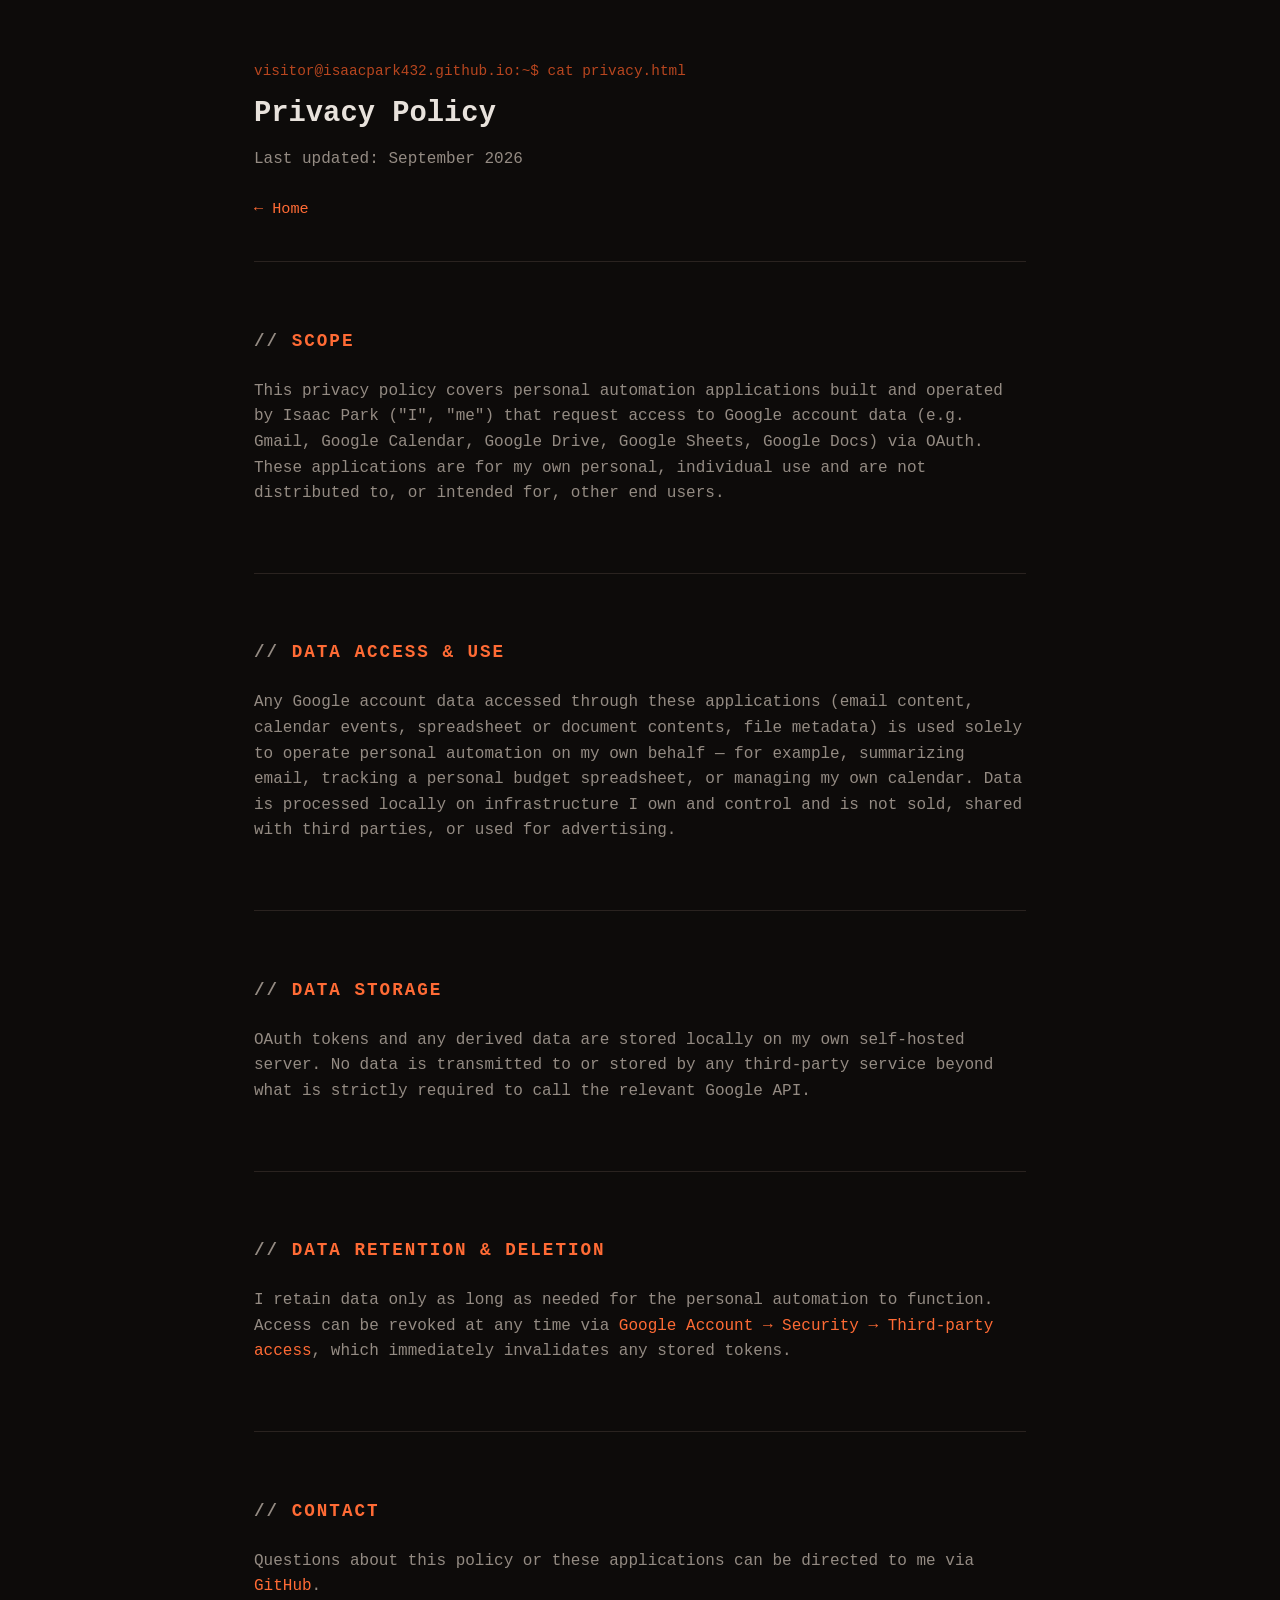
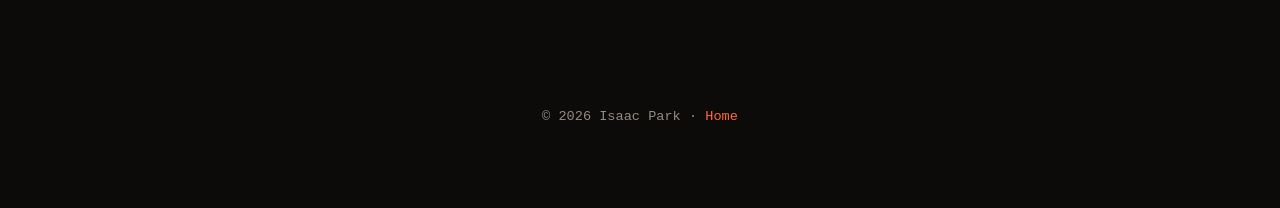
==== privacy.html @ 67d8c3dd "Initial portfolio site with privacy policy" ====
<!DOCTYPE html>
<html lang="en">
<head>
<meta charset="UTF-8">
<meta name="viewport" content="width=device-width, initial-scale=1.0">
<title>Privacy Policy — Isaac Park</title>
<link rel="stylesheet" href="styles.css">
</head>
<body>
  <div class="container">
    <header class="hero" style="padding: 60px 0 40px;">
      <div class="prompt">visitor@isaacpark432.github.io:~$ cat privacy.html</div>
      <h1 style="font-size: 1.8rem;">Privacy Policy</h1>
      <div class="subtitle">Last updated: September 2026</div>
      <nav class="links">
        <a href="index.html">← Home</a>
      </nav>
    </header>

    <section>
      <h2>Scope</h2>
      <p style="color: var(--text-dim)">
        This privacy policy covers personal automation applications built and operated
        by Isaac Park ("I", "me") that request access to Google account data
        (e.g. Gmail, Google Calendar, Google Drive, Google Sheets, Google Docs)
        via OAuth. These applications are for my own personal, individual use and
        are not distributed to, or intended for, other end users.
      </p>
    </section>

    <section>
      <h2>Data Access &amp; Use</h2>
      <p style="color: var(--text-dim)">
        Any Google account data accessed through these applications (email content,
        calendar events, spreadsheet or document contents, file metadata) is used
        solely to operate personal automation on my own behalf — for example,
        summarizing email, tracking a personal budget spreadsheet, or managing my
        own calendar. Data is processed locally on infrastructure I own and control
        and is not sold, shared with third parties, or used for advertising.
      </p>
    </section>

    <section>
      <h2>Data Storage</h2>
      <p style="color: var(--text-dim)">
        OAuth tokens and any derived data are stored locally on my own self-hosted
        server. No data is transmitted to or stored by any third-party service
        beyond what is strictly required to call the relevant Google API.
      </p>
    </section>

    <section>
      <h2>Data Retention &amp; Deletion</h2>
      <p style="color: var(--text-dim)">
        I retain data only as long as needed for the personal automation to function.
        Access can be revoked at any time via
        <a href="https://myaccount.google.com/permissions" target="_blank" rel="noopener">Google Account → Security → Third-party access</a>,
        which immediately invalidates any stored tokens.
      </p>
    </section>

    <section>
      <h2>Contact</h2>
      <p style="color: var(--text-dim)">
        Questions about this policy or these applications can be directed to me via
        <a href="https://github.com/IsaacPark432" target="_blank" rel="noopener">GitHub</a>.
      </p>
    </section>

    <footer>
      &copy; 2026 Isaac Park · <a href="index.html">Home</a>
    </footer>
  </div>
</body>
</html>
---- styles.css ----
:root {
  --bg: #0d0b0a;
  --bg-alt: #161210;
  --ember: #ff6b35;
  --ember-dim: #b8461f;
  --text: #e8e2dc;
  --text-dim: #948b83;
  --border: #2a2320;
}

* { box-sizing: border-box; }

body {
  margin: 0;
  background: var(--bg);
  color: var(--text);
  font-family: 'JetBrains Mono', 'SF Mono', Consolas, monospace;
  line-height: 1.6;
}

a { color: var(--ember); text-decoration: none; }
a:hover { text-decoration: underline; }

.container {
  max-width: 820px;
  margin: 0 auto;
  padding: 0 24px;
}

header.hero {
  padding: 90px 0 60px;
  border-bottom: 1px solid var(--border);
}

.prompt {
  color: var(--ember-dim);
  font-size: 0.9rem;
}

h1 {
  font-size: 2.4rem;
  margin: 8px 0 4px;
  color: var(--text);
}

#typed {
  color: var(--ember);
  border-right: 2px solid var(--ember);
  padding-right: 4px;
}

.subtitle {
  color: var(--text-dim);
  margin-top: 10px;
  font-size: 1rem;
}

nav.links {
  margin-top: 24px;
  display: flex;
  gap: 18px;
  font-size: 0.95rem;
}

section {
  padding: 50px 0;
  border-bottom: 1px solid var(--border);
}

section:last-of-type { border-bottom: none; }

h2 {
  font-size: 1.1rem;
  color: var(--ember);
  text-transform: uppercase;
  letter-spacing: 2px;
  margin-bottom: 24px;
}

h2::before { content: "// "; color: var(--text-dim); }

.project-grid {
  display: grid;
  gap: 16px;
}

.project {
  background: var(--bg-alt);
  border: 1px solid var(--border);
  border-radius: 6px;
  padding: 18px 20px;
  transition: border-color 0.15s ease, transform 0.15s ease;
}

.project:hover {
  border-color: var(--ember-dim);
  transform: translateX(4px);
}

.project h3 {
  margin: 0 0 6px;
  font-size: 1.05rem;
  color: var(--text);
}

.project p {
  margin: 0 0 10px;
  color: var(--text-dim);
  font-size: 0.92rem;
}

.tags span {
  display: inline-block;
  font-size: 0.75rem;
  color: var(--ember-dim);
  border: 1px solid var(--border);
  border-radius: 3px;
  padding: 2px 8px;
  margin-right: 6px;
}

.terminal {
  background: var(--bg-alt);
  border: 1px solid var(--border);
  border-radius: 6px;
  padding: 16px 18px;
  font-size: 0.9rem;
  max-height: 260px;
  overflow-y: auto;
}

.terminal-line { color: var(--text-dim); margin: 2px 0; }
.terminal-input-row { display: flex; gap: 6px; margin-top: 8px; }
.terminal-input-row .prompt { color: var(--ember-dim); }
#term-input {
  flex: 1;
  background: transparent;
  border: none;
  color: var(--text);
  font-family: inherit;
  font-size: inherit;
  outline: none;
}

footer {
  padding: 40px 0 80px;
  color: var(--text-dim);
  font-size: 0.85rem;
  text-align: center;
}

.about-grid {
  display: grid;
  grid-template-columns: 1fr;
  gap: 10px;
  color: var(--text-dim);
}

.about-grid strong { color: var(--text); }
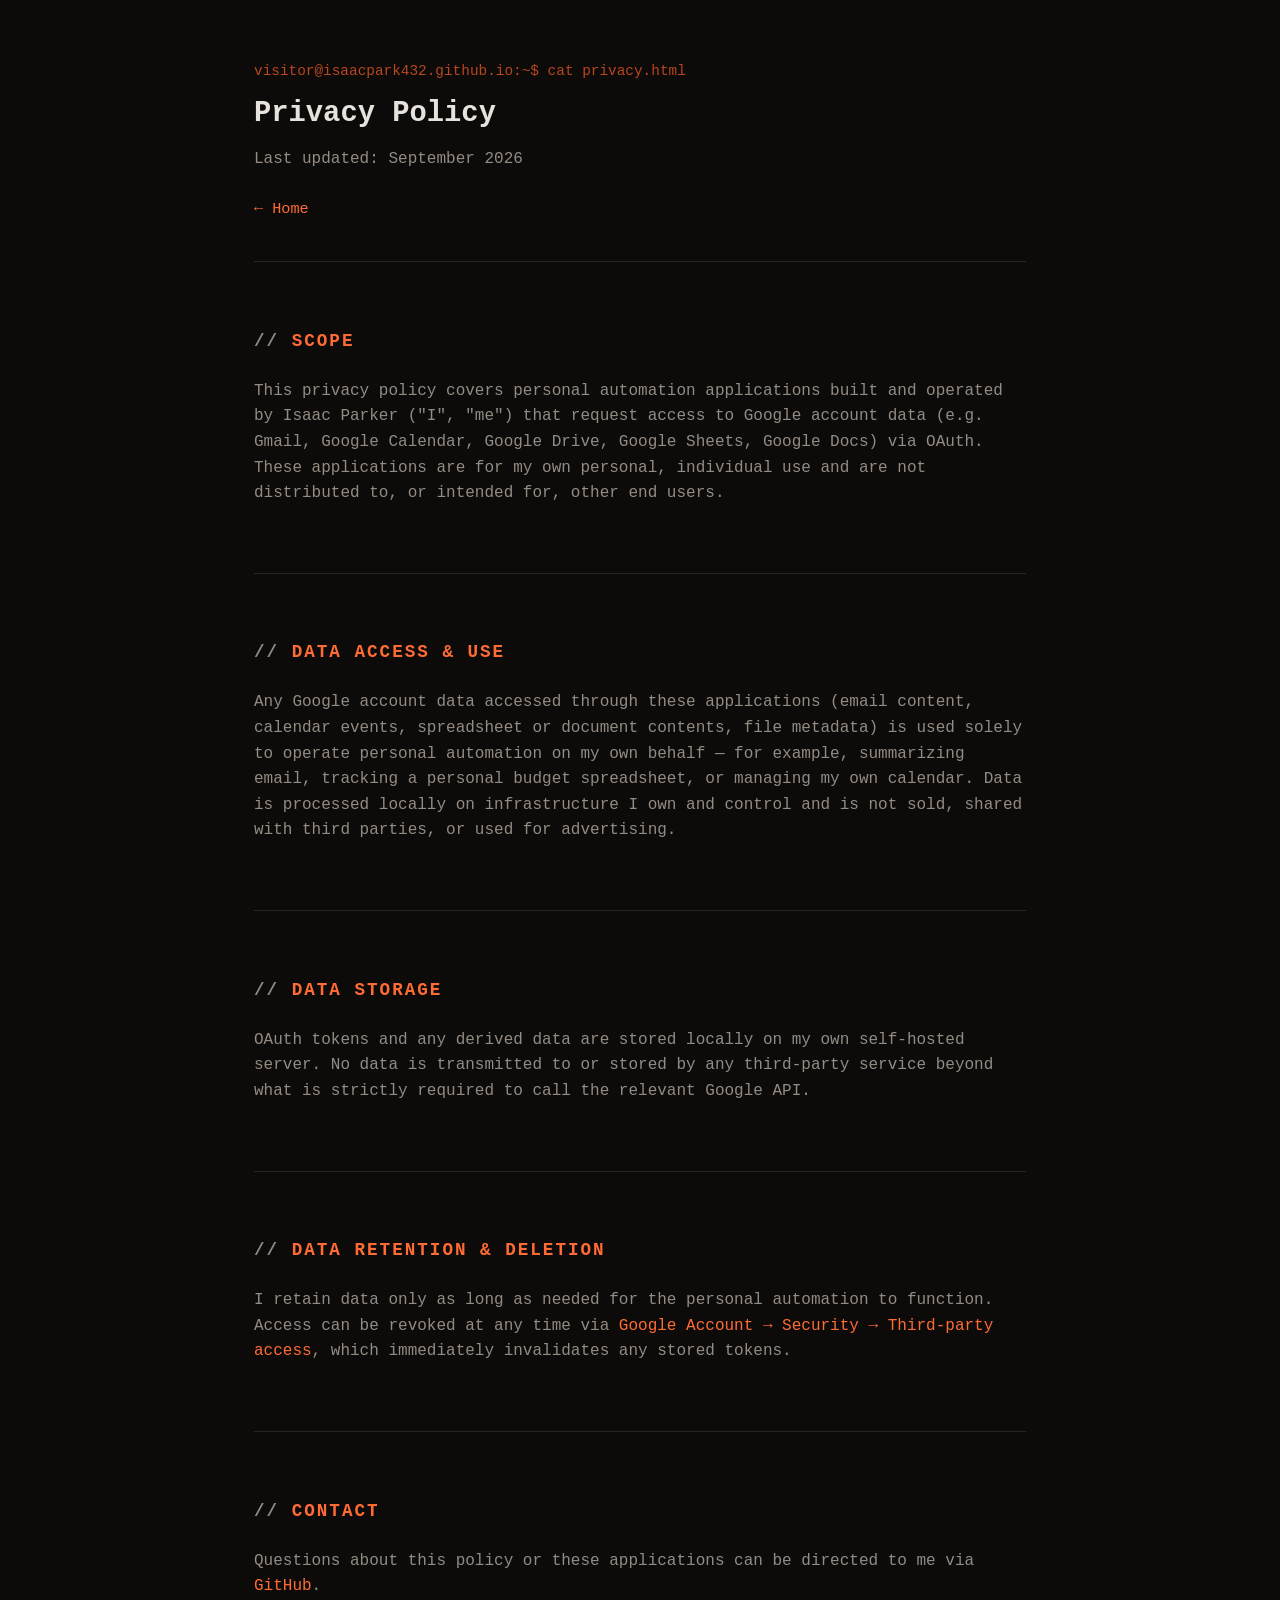
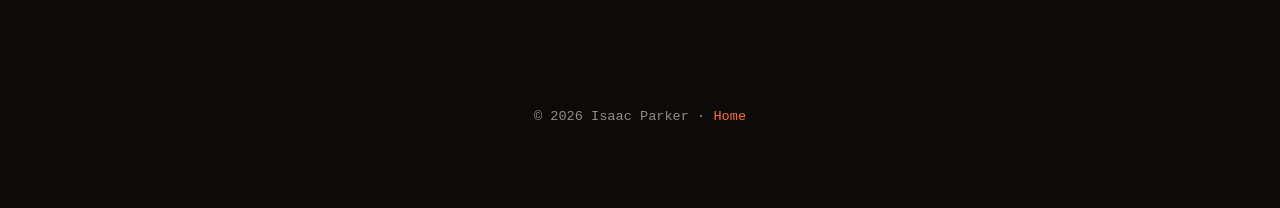
==== commit 7632be6f: "Rebrand to Isaac Parker; add tabs (Projects/Experience/About), GitHub stats, canvas bg, scroll revea" ====
--- a/privacy.html
+++ b/privacy.html
@@ -3,7 +3,7 @@
 <head>
 <meta charset="UTF-8">
 <meta name="viewport" content="width=device-width, initial-scale=1.0">
-<title>Privacy Policy — Isaac Park</title>
+<title>Privacy Policy — Isaac Parker</title>
 <link rel="stylesheet" href="styles.css">
 </head>
 <body>
@@ -21,7 +21,7 @@
       <h2>Scope</h2>
       <p style="color: var(--text-dim)">
         This privacy policy covers personal automation applications built and operated
-        by Isaac Park ("I", "me") that request access to Google account data
+        by Isaac Parker ("I", "me") that request access to Google account data
         (e.g. Gmail, Google Calendar, Google Drive, Google Sheets, Google Docs)
         via OAuth. These applications are for my own personal, individual use and
         are not distributed to, or intended for, other end users.
@@ -68,7 +68,7 @@
     </section>
 
     <footer>
-      &copy; 2026 Isaac Park · <a href="index.html">Home</a>
+      &copy; 2026 Isaac Parker · <a href="index.html">Home</a>
     </footer>
   </div>
 </body>
--- a/styles.css
+++ b/styles.css
@@ -10,12 +10,22 @@
 
 * { box-sizing: border-box; }
 
+html { scroll-behavior: smooth; }
+
 body {
   margin: 0;
   background: var(--bg);
   color: var(--text);
   font-family: 'JetBrains Mono', 'SF Mono', Consolas, monospace;
   line-height: 1.6;
+}
+
+#bg-canvas {
+  position: fixed;
+  top: 0; left: 0;
+  width: 100%; height: 100%;
+  z-index: -1;
+  display: block;
 }
 
 a { color: var(--ember); text-decoration: none; }
@@ -25,6 +35,7 @@
   max-width: 820px;
   margin: 0 auto;
   padding: 0 24px;
+  position: relative;
 }
 
 header.hero {
@@ -60,6 +71,7 @@
   display: flex;
   gap: 18px;
   font-size: 0.95rem;
+  flex-wrap: wrap;
 }
 
 section {
@@ -79,6 +91,85 @@
 
 h2::before { content: "// "; color: var(--text-dim); }
 
+/* ---------- Scroll reveal ---------- */
+.reveal {
+  opacity: 0;
+  transform: translateY(16px);
+  transition: opacity 0.6s ease, transform 0.6s ease;
+}
+.reveal.visible {
+  opacity: 1;
+  transform: translateY(0);
+}
+
+/* ---------- GitHub stats ---------- */
+.gh-stats {
+  display: grid;
+  grid-template-columns: repeat(4, 1fr);
+  gap: 14px;
+  text-align: center;
+}
+.gh-stat {
+  background: var(--bg-alt);
+  border: 1px solid var(--border);
+  border-radius: 6px;
+  padding: 16px 8px;
+}
+.gh-num {
+  display: block;
+  font-size: 1.6rem;
+  color: var(--ember);
+  font-weight: bold;
+}
+.gh-label {
+  display: block;
+  font-size: 0.72rem;
+  color: var(--text-dim);
+  text-transform: uppercase;
+  letter-spacing: 1px;
+  margin-top: 4px;
+}
+.gh-error { grid-column: 1 / -1; color: var(--text-dim); }
+
+@media (max-width: 560px) {
+  .gh-stats { grid-template-columns: repeat(2, 1fr); }
+}
+
+/* ---------- Tabs ---------- */
+.tab-bar {
+  display: flex;
+  gap: 8px;
+  border-bottom: 1px solid var(--border);
+  margin-bottom: 24px;
+}
+.tab-btn {
+  background: none;
+  border: none;
+  color: var(--text-dim);
+  font-family: inherit;
+  font-size: 0.95rem;
+  padding: 8px 4px;
+  cursor: pointer;
+  position: relative;
+  transition: color 0.15s ease;
+}
+.tab-btn:hover { color: var(--text); }
+.tab-btn.active { color: var(--ember); }
+.tab-btn.active::after {
+  content: "";
+  position: absolute;
+  bottom: -1px; left: 0; right: 0;
+  height: 2px;
+  background: var(--ember);
+}
+.tab-panel { display: none; }
+.tab-panel.active { display: block; animation: fadeIn 0.3s ease; }
+
+@keyframes fadeIn {
+  from { opacity: 0; transform: translateY(4px); }
+  to { opacity: 1; transform: translateY(0); }
+}
+
 .project-grid {
   display: grid;
   gap: 16px;
@@ -117,7 +208,43 @@
   border-radius: 3px;
   padding: 2px 8px;
   margin-right: 6px;
-}
+  margin-bottom: 4px;
+}
+
+/* ---------- Timeline (Experience tab) ---------- */
+.timeline {
+  position: relative;
+  padding-left: 22px;
+  border-left: 2px solid var(--border);
+}
+.timeline-item {
+  position: relative;
+  margin-bottom: 34px;
+}
+.timeline-item::before {
+  content: "";
+  position: absolute;
+  left: -28px;
+  top: 4px;
+  width: 10px;
+  height: 10px;
+  border-radius: 50%;
+  background: var(--ember);
+  box-shadow: 0 0 0 3px var(--bg);
+}
+.timeline-meta {
+  display: flex;
+  flex-wrap: wrap;
+  gap: 8px;
+  align-items: baseline;
+  margin-bottom: 6px;
+}
+.timeline-role { color: var(--text); font-weight: bold; font-size: 1rem; }
+.timeline-org { color: var(--ember-dim); font-size: 0.88rem; }
+.timeline-date { color: var(--text-dim); font-size: 0.82rem; margin-left: auto; }
+.timeline-sub { color: var(--text-dim); font-style: italic; margin: 10px 0 4px; font-size: 0.88rem; }
+.timeline-item ul { margin: 0 0 4px; padding-left: 18px; color: var(--text-dim); font-size: 0.92rem; }
+.timeline-item li { margin-bottom: 4px; }
 
 .terminal {
   background: var(--bg-alt);
